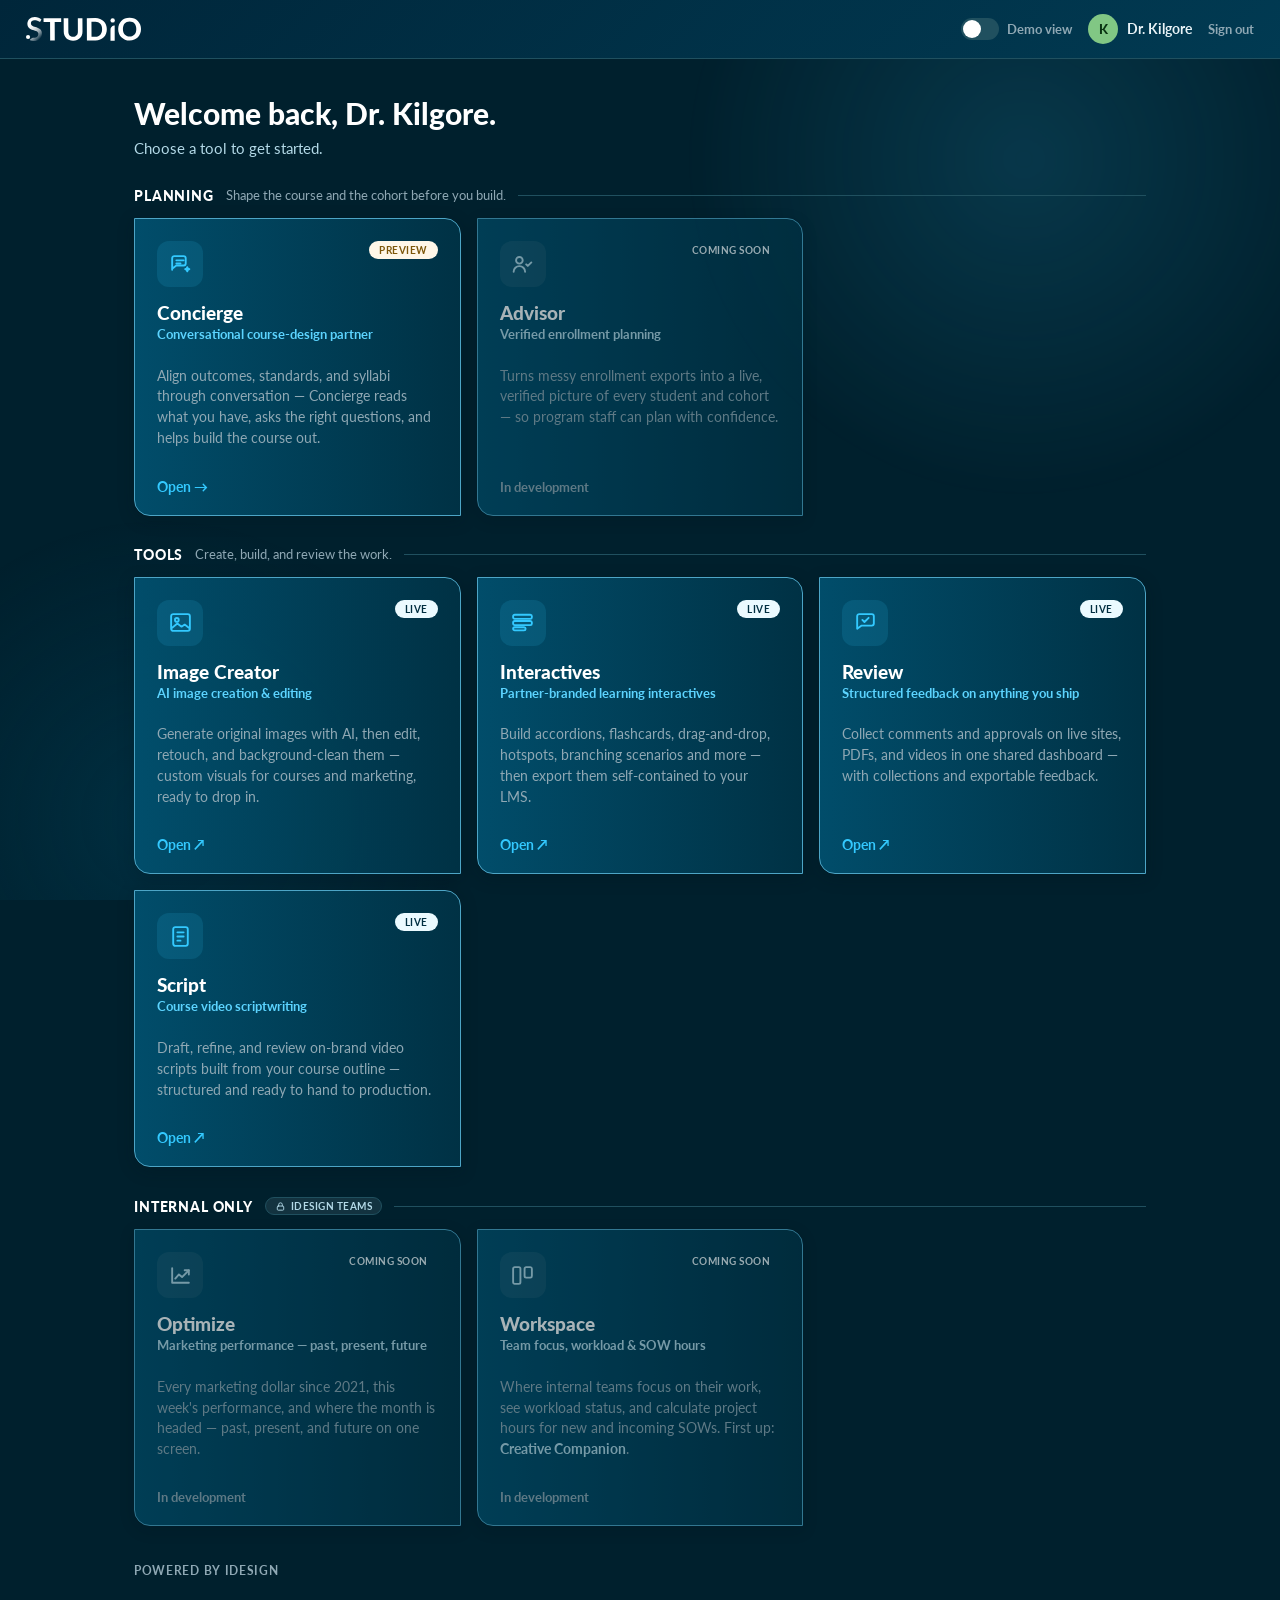
==== hub.html @ 58920c41 "Hub: add Optimize, Advisor, Workspace (coming soon); group into Planning / Tools / Internal only; ad" ====
<!doctype html>
<html lang="en">
<head>
<meta charset="utf-8">
<meta name="viewport" content="width=device-width, initial-scale=1">
<title>iDesign Studio</title>
<link rel="stylesheet" href="studio.css?v=2">
<style>
  .hero{margin:6px 0 22px}
  .hero h1{font-size:30px;font-weight:900;color:#fff}
  .hero p{color:var(--sub);font-size:15px;margin:8px 0 0}

  /* group sections */
  .group{margin-top:30px}
  .group-head{display:flex;align-items:center;gap:12px;margin:0 0 14px}
  .group-head h2{font-size:14px;font-weight:900;color:#fff;text-transform:uppercase;letter-spacing:.06em;margin:0}
  .group-head .g-desc{color:var(--muted);font-size:12.5px}
  .group-head .g-rule{flex:1;height:1px;background:var(--line)}
  .group-head .internal-badge{display:inline-flex;align-items:center;gap:5px;font-size:10px;font-weight:700;text-transform:uppercase;letter-spacing:.05em;color:var(--sub);background:rgba(137,168,180,.14);border:1px solid var(--line);border-radius:20px;padding:2px 9px}
  .group-head .internal-badge svg{width:11px;height:11px}

  .tools{display:grid;grid-template-columns:repeat(auto-fill,minmax(280px,1fr));gap:16px}
  .tool{display:flex;flex-direction:column;padding:22px 22px 20px;color:var(--text);transition:border-color .12s,transform .12s,box-shadow .12s}
  a.tool:hover{border-color:var(--primary2);transform:translateY(-3px);box-shadow:0 10px 30px rgba(0,10,20,.35)}
  .tool-top{display:flex;align-items:flex-start;justify-content:space-between;margin-bottom:14px}
  .tool-ico{width:46px;height:46px;border-radius:12px;background:rgba(51,201,255,.12);color:var(--primary);display:flex;align-items:center;justify-content:center}
  .tool-ico svg{width:25px;height:25px}
  .tool-name{font-size:19px;font-weight:900;color:#fff}
  .tool-tag{color:var(--primary2);font-size:12.5px;font-weight:700;margin:3px 0 10px}
  .tool-desc{color:var(--muted);font-size:13.5px;line-height:1.55;flex:1}
  .tool-open{margin-top:16px;color:var(--primary);font-weight:700;font-size:13.5px}
  a.tool:hover .tool-open{color:var(--primary2)}

  /* coming-soon cards */
  .tool.soon{opacity:.66;cursor:default}
  .tool.soon .tool-ico{background:rgba(137,168,180,.12);color:var(--sub)}
  .tool.soon .tool-tag{color:var(--sub)}
  .tool.soon .tool-open{margin-top:16px;color:var(--muted);font-weight:700;font-size:12.5px}

  /* demo toggle */
  .demo-toggle{display:inline-flex;align-items:center;gap:8px;cursor:pointer;user-select:none}
  .demo-toggle input{position:absolute;opacity:0;width:0;height:0;pointer-events:none}
  .demo-toggle .track{width:38px;height:22px;border-radius:20px;background:var(--line);position:relative;transition:background .15s;flex:none}
  .demo-toggle .knob{position:absolute;top:2px;left:2px;width:18px;height:18px;border-radius:50%;background:#fff;transition:transform .15s}
  .demo-toggle input:checked + .track{background:var(--primary)}
  .demo-toggle input:checked + .track .knob{transform:translateX(16px)}
  .demo-toggle .dt-label{font-size:12.5px;font-weight:700;color:var(--muted);white-space:nowrap}
  .demo-toggle input:checked ~ .dt-label{color:var(--text)}

  /* demo view hides internal-only tools */
  body.demo [data-group="internal"]{display:none}
  .demo-note{display:none;margin-top:16px;color:var(--muted);font-size:12px}
  body.demo .demo-note{display:block}

  .foot{margin-top:38px;color:var(--muted);font-size:11.5px;text-transform:uppercase;letter-spacing:.06em;font-weight:700}
  @media(max-width:560px){.demo-toggle .dt-label{display:none}}
</style>
</head>
<body>
<div class="bg-glow"></div>

<header class="topbar">
  <a class="brand" href="hub.html">
    <img class="studio-logo" src="Studio-logo-white.svg" alt="iDesign Studio">
  </a>
  <span class="spacer"></span>
  <label class="demo-toggle" title="Demo view hides internal-only tools — shows only what partners see">
    <input type="checkbox" id="demoToggle">
    <span class="track"><span class="knob"></span></span>
    <span class="dt-label">Demo view</span>
  </label>
  <span class="userchip"><span class="av">K</span>Dr. Kilgore</span>
  <span class="linklike" onclick="location.href='login.html'">Sign out</span>
</header>

<div class="wrap">
  <div class="hero">
    <h1>Welcome back, Dr. Kilgore.</h1>
    <p>Choose a tool to get started.</p>
  </div>

  <!-- ============ PLANNING ============ -->
  <section class="group" data-group="planning">
    <div class="group-head">
      <h2>Planning</h2>
      <span class="g-desc">Shape the course and the cohort before you build.</span>
      <span class="g-rule"></span>
    </div>
    <div class="tools">

      <a class="tool card" href="concierge.html">
        <div class="tool-top">
          <div class="tool-ico"><svg viewBox="0 0 24 24" fill="none" stroke="currentColor" stroke-width="1.8" stroke-linecap="round" stroke-linejoin="round"><path d="M4 17V6a2 2 0 0 1 2-2h9a2 2 0 0 1 2 2v5a2 2 0 0 1-2 2H8l-4 3z"/><path d="M8 8h7M8 11h4"/><path d="M18.5 14.5l.6 1.4 1.4.6-1.4.6-.6 1.4-.6-1.4-1.4-.6 1.4-.6z"/></svg></div>
          <span class="pill preview">Preview</span>
        </div>
        <div class="tool-name">Concierge</div>
        <div class="tool-tag">Conversational course-design partner</div>
        <p class="tool-desc">Align outcomes, standards, and syllabi through conversation — Concierge reads what you have, asks the right questions, and helps build the course out.</p>
        <span class="tool-open">Open →</span>
      </a>

      <div class="tool card soon">
        <div class="tool-top">
          <div class="tool-ico"><svg viewBox="0 0 24 24" fill="none" stroke="currentColor" stroke-width="1.8" stroke-linecap="round" stroke-linejoin="round"><circle cx="9" cy="8" r="3.2"/><path d="M3.5 19c0-3 2.5-5.5 5.5-5.5s5.5 2.5 5.5 5.5"/><path d="M15.5 11.8l1.6 1.6 3.4-3.4"/></svg></div>
          <span class="pill soon">Coming soon</span>
        </div>
        <div class="tool-name">Advisor</div>
        <div class="tool-tag">Verified enrollment planning</div>
        <p class="tool-desc">Turns messy enrollment exports into a live, verified picture of every student and cohort — so program staff can plan with confidence.</p>
        <span class="tool-open">In development</span>
      </div>

    </div>
  </section>

  <!-- ============ TOOLS ============ -->
  <section class="group" data-group="tools">
    <div class="group-head">
      <h2>Tools</h2>
      <span class="g-desc">Create, build, and review the work.</span>
      <span class="g-rule"></span>
    </div>
    <div class="tools">

      <a class="tool card" href="https://idesign-1048501604822.us-west1.run.app/" target="_blank" rel="noopener">
        <div class="tool-top">
          <div class="tool-ico"><svg viewBox="0 0 24 24" fill="none" stroke="currentColor" stroke-width="1.8" stroke-linecap="round" stroke-linejoin="round"><rect x="3" y="4" width="18" height="16" rx="2"/><circle cx="8.5" cy="9.5" r="1.8"/><path d="M4 17l5-4 4 3 3-2 4 3"/></svg></div>
          <span class="pill live">Live</span>
        </div>
        <div class="tool-name">Image Creator</div>
        <div class="tool-tag">AI image creation &amp; editing</div>
        <p class="tool-desc">Generate original images with AI, then edit, retouch, and background-clean them — custom visuals for courses and marketing, ready to drop in.</p>
        <span class="tool-open">Open ↗</span>
      </a>

      <a class="tool card" href="https://idesign-creative.github.io/studio-interactives/" target="_blank" rel="noopener">
        <div class="tool-top">
          <div class="tool-ico"><svg viewBox="0 0 24 24" fill="none" stroke="currentColor" stroke-width="1.8" stroke-linecap="round" stroke-linejoin="round"><rect x="3" y="4.5" width="18" height="4" rx="1.5"/><rect x="3" y="10.5" width="18" height="4" rx="1.5"/><rect x="3" y="16.5" width="12" height="3" rx="1.5"/></svg></div>
          <span class="pill live">Live</span>
        </div>
        <div class="tool-name">Interactives</div>
        <div class="tool-tag">Partner-branded learning interactives</div>
        <p class="tool-desc">Build accordions, flashcards, drag-and-drop, hotspots, branching scenarios and more — then export them self-contained to your LMS.</p>
        <span class="tool-open">Open ↗</span>
      </a>

      <a class="tool card" href="https://idesign-creative.github.io/brand-site-review/library.html" target="_blank" rel="noopener">
        <div class="tool-top">
          <div class="tool-ico"><svg viewBox="0 0 24 24" fill="none" stroke="currentColor" stroke-width="1.8" stroke-linecap="round" stroke-linejoin="round"><path d="M4 16V6a2 2 0 0 1 2-2h12a2 2 0 0 1 2 2v7a2 2 0 0 1-2 2H8l-4 3z"/><path d="M9 9.5l2 2 4-4"/></svg></div>
          <span class="pill live">Live</span>
        </div>
        <div class="tool-name">Review</div>
        <div class="tool-tag">Structured feedback on anything you ship</div>
        <p class="tool-desc">Collect comments and approvals on live sites, PDFs, and videos in one shared dashboard — with collections and exportable feedback.</p>
        <span class="tool-open">Open ↗</span>
      </a>

      <a class="tool card" href="https://idesignscriptstudio.netlify.app/dashboard" target="_blank" rel="noopener">
        <div class="tool-top">
          <div class="tool-ico"><svg viewBox="0 0 24 24" fill="none" stroke="currentColor" stroke-width="1.8" stroke-linecap="round" stroke-linejoin="round"><rect x="5" y="3" width="14" height="18" rx="2"/><path d="M9 8h6M9 12h6M9 16h3"/></svg></div>
          <span class="pill live">Live</span>
        </div>
        <div class="tool-name">Script</div>
        <div class="tool-tag">Course video scriptwriting</div>
        <p class="tool-desc">Draft, refine, and review on-brand video scripts built from your course outline — structured and ready to hand to production.</p>
        <span class="tool-open">Open ↗</span>
      </a>

    </div>
  </section>

  <!-- ============ INTERNAL ONLY ============ -->
  <section class="group" data-group="internal">
    <div class="group-head">
      <h2>Internal only</h2>
      <span class="internal-badge"><svg viewBox="0 0 24 24" fill="none" stroke="currentColor" stroke-width="2" stroke-linecap="round" stroke-linejoin="round"><rect x="5" y="11" width="14" height="9" rx="2"/><path d="M8 11V8a4 4 0 0 1 8 0v3"/></svg>iDesign teams</span>
      <span class="g-rule"></span>
    </div>
    <div class="tools">

      <div class="tool card soon">
        <div class="tool-top">
          <div class="tool-ico"><svg viewBox="0 0 24 24" fill="none" stroke="currentColor" stroke-width="1.8" stroke-linecap="round" stroke-linejoin="round"><path d="M4 5v14h16"/><path d="M7 15l3.5-4 3 2.5L20 7"/><path d="M20 11V7h-4"/></svg></div>
          <span class="pill soon">Coming soon</span>
        </div>
        <div class="tool-name">Optimize</div>
        <div class="tool-tag">Marketing performance — past, present, future</div>
        <p class="tool-desc">Every marketing dollar since 2021, this week's performance, and where the month is headed — past, present, and future on one screen.</p>
        <span class="tool-open">In development</span>
      </div>

      <div class="tool card soon">
        <div class="tool-top">
          <div class="tool-ico"><svg viewBox="0 0 24 24" fill="none" stroke="currentColor" stroke-width="1.8" stroke-linecap="round" stroke-linejoin="round"><rect x="3" y="4" width="7" height="16" rx="1.5"/><rect x="14" y="4" width="7" height="10" rx="1.5"/></svg></div>
          <span class="pill soon">Coming soon</span>
        </div>
        <div class="tool-name">Workspace</div>
        <div class="tool-tag">Team focus, workload &amp; SOW hours</div>
        <p class="tool-desc">Where internal teams focus on their work, see workload status, and calculate project hours for new and incoming SOWs. First up: <b style="color:var(--sub)">Creative Companion</b>.</p>
        <span class="tool-open">In development</span>
      </div>

    </div>
  </section>

  <div class="demo-note">Demo view is on — internal-only tools are hidden. This is what external partners see.</div>
  <div class="foot">Powered by iDesign</div>
</div>

<script>
  var dt=document.getElementById('demoToggle');
  dt.addEventListener('change',function(){ document.body.classList.toggle('demo', dt.checked); });
</script>
</body>
</html>
---- studio.css ----
/* ============================================================
   iDesign Studio — shared design-system styles (dark-mode-first)
   Tokens + component signatures per the Studio design system.
   ============================================================ */
@import url('https://fonts.googleapis.com/css2?family=Lato:wght@400;700;900&display=swap');

:root{
  --bg:#00202D;--surf:#002E40;--surf2:#123E4E;--field:#00293A;--line:#20505F;
  --primary:#33C9FF;--primary2:#5CD4FF;--primary90:#47CEFF;
  --cer20:#D6F4FF;--cer10:#EBFAFF;--ocean70:#4DA5C6;
  --green:#81C784;--text:#E9F3F7;--muted:#8FA8B4;--sub:#B3D9E7;
  --grad:linear-gradient(90deg,rgba(1,80,110,.95) 0%,rgba(0,51,70,.95) 100%);
  --shadow:0 4px 16px rgba(0,18,26,.25);
  --radius-card:0 16px 0 16px;--radius-in:10px;
}
*{box-sizing:border-box}
html,body{height:100%}
body{margin:0;font-family:'Lato',-apple-system,BlinkMacSystemFont,"Segoe UI",Roboto,Arial,sans-serif;color:var(--text);background:var(--bg);-webkit-font-smoothing:antialiased}
a{color:var(--primary);text-decoration:none}
h1,h2,h3{margin:0}

/* ---- ambient background glow ---- */
.bg-glow{position:fixed;inset:0;z-index:-1;overflow:hidden;pointer-events:none}
.bg-glow::before{content:"";position:absolute;top:-25%;right:-10%;width:60vw;height:60vw;background:radial-gradient(circle,rgba(51,201,255,.14),transparent 62%);filter:blur(10px)}
.bg-glow::after{content:"";position:absolute;bottom:-30%;left:-15%;width:55vw;height:55vw;background:radial-gradient(circle,rgba(1,80,110,.30),transparent 60%)}

/* ---- brand wordmark ---- */
.brand{display:inline-flex;align-items:center;gap:11px}
.brand .mark{height:26px;width:auto;flex:none}
.brand.lg .mark{height:44px}
.brand .studio-logo{height:24px;width:auto;flex:none;display:block}
.brand.lg .studio-logo{height:46px}
.wm{font-size:19px;font-weight:400;color:var(--text);letter-spacing:.2px;white-space:nowrap}
.brand.lg .wm{font-size:30px}
.wm b{font-weight:900}
.wm .st{font-weight:700}
.wm .dv{color:var(--muted);margin:0 3px;font-weight:400}
.wm .sub{color:var(--sub);font-weight:700}

/* ---- top bar ---- */
.topbar{display:flex;align-items:center;gap:16px;padding:14px 26px;background:linear-gradient(135deg,#00263A,#013A52);border-bottom:1px solid var(--line)}
.topbar .spacer{flex:1}
.userchip{display:flex;align-items:center;gap:9px;font-size:13.5px;font-weight:700;color:var(--text)}
.userchip .av{width:30px;height:30px;border-radius:50%;background:var(--green);color:#093312;display:flex;align-items:center;justify-content:center;font-weight:900;font-size:13px}
.linklike{color:var(--muted);font-size:12.5px;font-weight:700;cursor:pointer}
.linklike:hover{color:var(--text)}

/* ---- buttons (pills) ---- */
.btn{display:inline-flex;align-items:center;justify-content:center;gap:8px;background:rgba(137,242,247,.08);color:var(--text);border:1px solid var(--line);border-radius:24px;padding:11px 22px;font-weight:700;font-size:14px;cursor:pointer;font-family:inherit;transition:background .12s,border-color .12s,transform .12s;text-decoration:none}
.btn:hover{background:rgba(137,242,247,.14)}
.btn.primary{background:var(--primary);color:#00202D;border-color:var(--primary)}
.btn.primary:hover{background:var(--primary90);border-color:var(--primary90)}
.btn.outline{background:transparent;color:var(--primary);border:1.5px solid var(--ocean70)}
.btn.outline:hover{background:rgba(137,242,247,.07)}
.btn.ghost{background:transparent;color:var(--primary);border:1.5px solid transparent}
.btn.ghost:hover{background:rgba(137,242,247,.08)}
.btn.sm{padding:8px 16px;font-size:12.5px}
.btn.block{width:100%}
.btn:disabled{opacity:.45;cursor:not-allowed}

/* ---- fields ---- */
.field{margin-bottom:16px}
.field .lbl{display:block;font-size:12px;font-weight:700;text-transform:uppercase;letter-spacing:.04em;color:var(--muted);margin-bottom:7px}
.input{width:100%;border:1px solid var(--line);border-radius:var(--radius-in);padding:12px 14px;font-size:14.5px;background:var(--field);color:var(--text);font-family:inherit;outline:none}
.input:focus{border-color:var(--primary)}
.input::placeholder{color:#5C7E90}

/* ---- card (asymmetric gradient) ---- */
.card{background:var(--grad);border:1px solid var(--ocean70);border-radius:var(--radius-card);box-shadow:var(--shadow)}

/* ---- pills / badges ---- */
.pill{display:inline-block;font-size:10px;font-weight:700;text-transform:uppercase;letter-spacing:.05em;border-radius:20px;padding:3px 10px}
.pill.live{background:var(--cer10);color:#002E40}
.pill.preview{background:#FFF7E8;color:#7D570A}
.pill.new{background:var(--cer20);color:#002E40}

/* ---- utility ---- */
.center-screen{min-height:100vh;display:flex;align-items:center;justify-content:center;padding:24px}
.wrap{max-width:1060px;margin:0 auto;padding:30px 24px 80px}
.muted{color:var(--muted)}
.sub-c{color:var(--sub)}
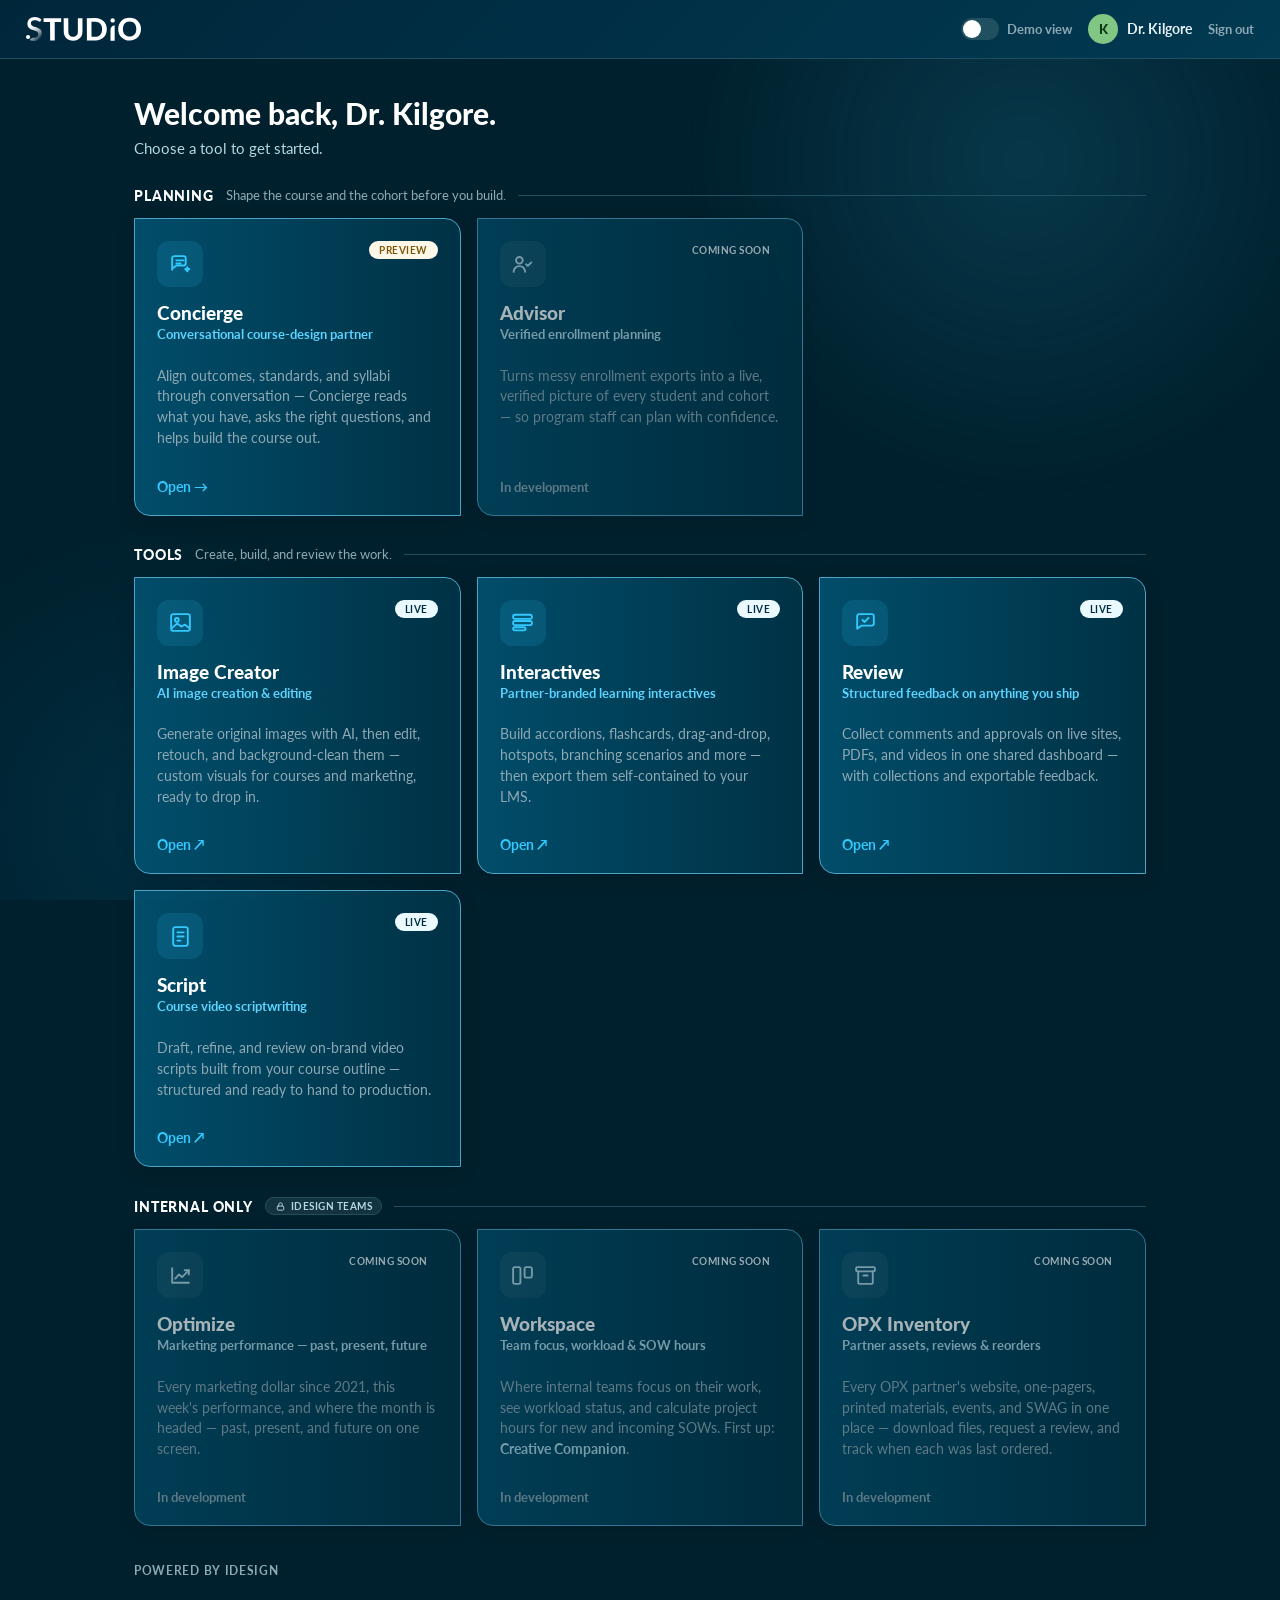
==== commit e625ef97: "Add OPX Inventory coming-soon card to Internal-only group Co-Authored-By: Claude Opus 4.8 <noreply@a" ====
--- a/hub.html
+++ b/hub.html
@@ -38,14 +38,13 @@
   .tool.soon .tool-open{margin-top:16px;color:var(--muted);font-weight:700;font-size:12.5px}
 
   /* demo toggle */
-  .demo-toggle{display:inline-flex;align-items:center;gap:8px;cursor:pointer;user-select:none}
-  .demo-toggle input{position:absolute;opacity:0;width:0;height:0;pointer-events:none}
+  .demo-toggle{display:inline-flex;align-items:center;gap:8px;cursor:pointer;user-select:none;background:none;border:none;padding:0;font-family:inherit}
   .demo-toggle .track{width:38px;height:22px;border-radius:20px;background:var(--line);position:relative;transition:background .15s;flex:none}
   .demo-toggle .knob{position:absolute;top:2px;left:2px;width:18px;height:18px;border-radius:50%;background:#fff;transition:transform .15s}
-  .demo-toggle input:checked + .track{background:var(--primary)}
-  .demo-toggle input:checked + .track .knob{transform:translateX(16px)}
+  .demo-toggle[aria-checked="true"] .track{background:var(--primary)}
+  .demo-toggle[aria-checked="true"] .knob{transform:translateX(16px)}
   .demo-toggle .dt-label{font-size:12.5px;font-weight:700;color:var(--muted);white-space:nowrap}
-  .demo-toggle input:checked ~ .dt-label{color:var(--text)}
+  .demo-toggle[aria-checked="true"] .dt-label{color:var(--text)}
 
   /* demo view hides internal-only tools */
   body.demo [data-group="internal"]{display:none}
@@ -64,11 +63,10 @@
     <img class="studio-logo" src="Studio-logo-white.svg" alt="iDesign Studio">
   </a>
   <span class="spacer"></span>
-  <label class="demo-toggle" title="Demo view hides internal-only tools — shows only what partners see">
-    <input type="checkbox" id="demoToggle">
+  <button type="button" class="demo-toggle" id="demoToggle" role="switch" aria-checked="false" title="Demo view hides internal-only tools — shows only what partners see">
     <span class="track"><span class="knob"></span></span>
     <span class="dt-label">Demo view</span>
-  </label>
+  </button>
   <span class="userchip"><span class="av">K</span>Dr. Kilgore</span>
   <span class="linklike" onclick="location.href='login.html'">Sign out</span>
 </header>
@@ -200,6 +198,17 @@
         <span class="tool-open">In development</span>
       </div>
 
+      <div class="tool card soon">
+        <div class="tool-top">
+          <div class="tool-ico"><svg viewBox="0 0 24 24" fill="none" stroke="currentColor" stroke-width="1.8" stroke-linecap="round" stroke-linejoin="round"><rect x="3" y="4" width="18" height="4" rx="1"/><path d="M5 8v11a1 1 0 0 0 1 1h12a1 1 0 0 0 1-1V8"/><path d="M10 12h4"/></svg></div>
+          <span class="pill soon">Coming soon</span>
+        </div>
+        <div class="tool-name">OPX Inventory</div>
+        <div class="tool-tag">Partner assets, reviews &amp; reorders</div>
+        <p class="tool-desc">Every OPX partner's website, one-pagers, printed materials, events, and SWAG in one place — download files, request a review, and track when each was last ordered.</p>
+        <span class="tool-open">In development</span>
+      </div>
+
     </div>
   </section>
 
@@ -209,7 +218,11 @@
 
 <script>
   var dt=document.getElementById('demoToggle');
-  dt.addEventListener('change',function(){ document.body.classList.toggle('demo', dt.checked); });
+  dt.addEventListener('click',function(){
+    var on=dt.getAttribute('aria-checked')==='true';
+    dt.setAttribute('aria-checked', String(!on));
+    document.body.classList.toggle('demo', !on);
+  });
 </script>
 </body>
 </html>
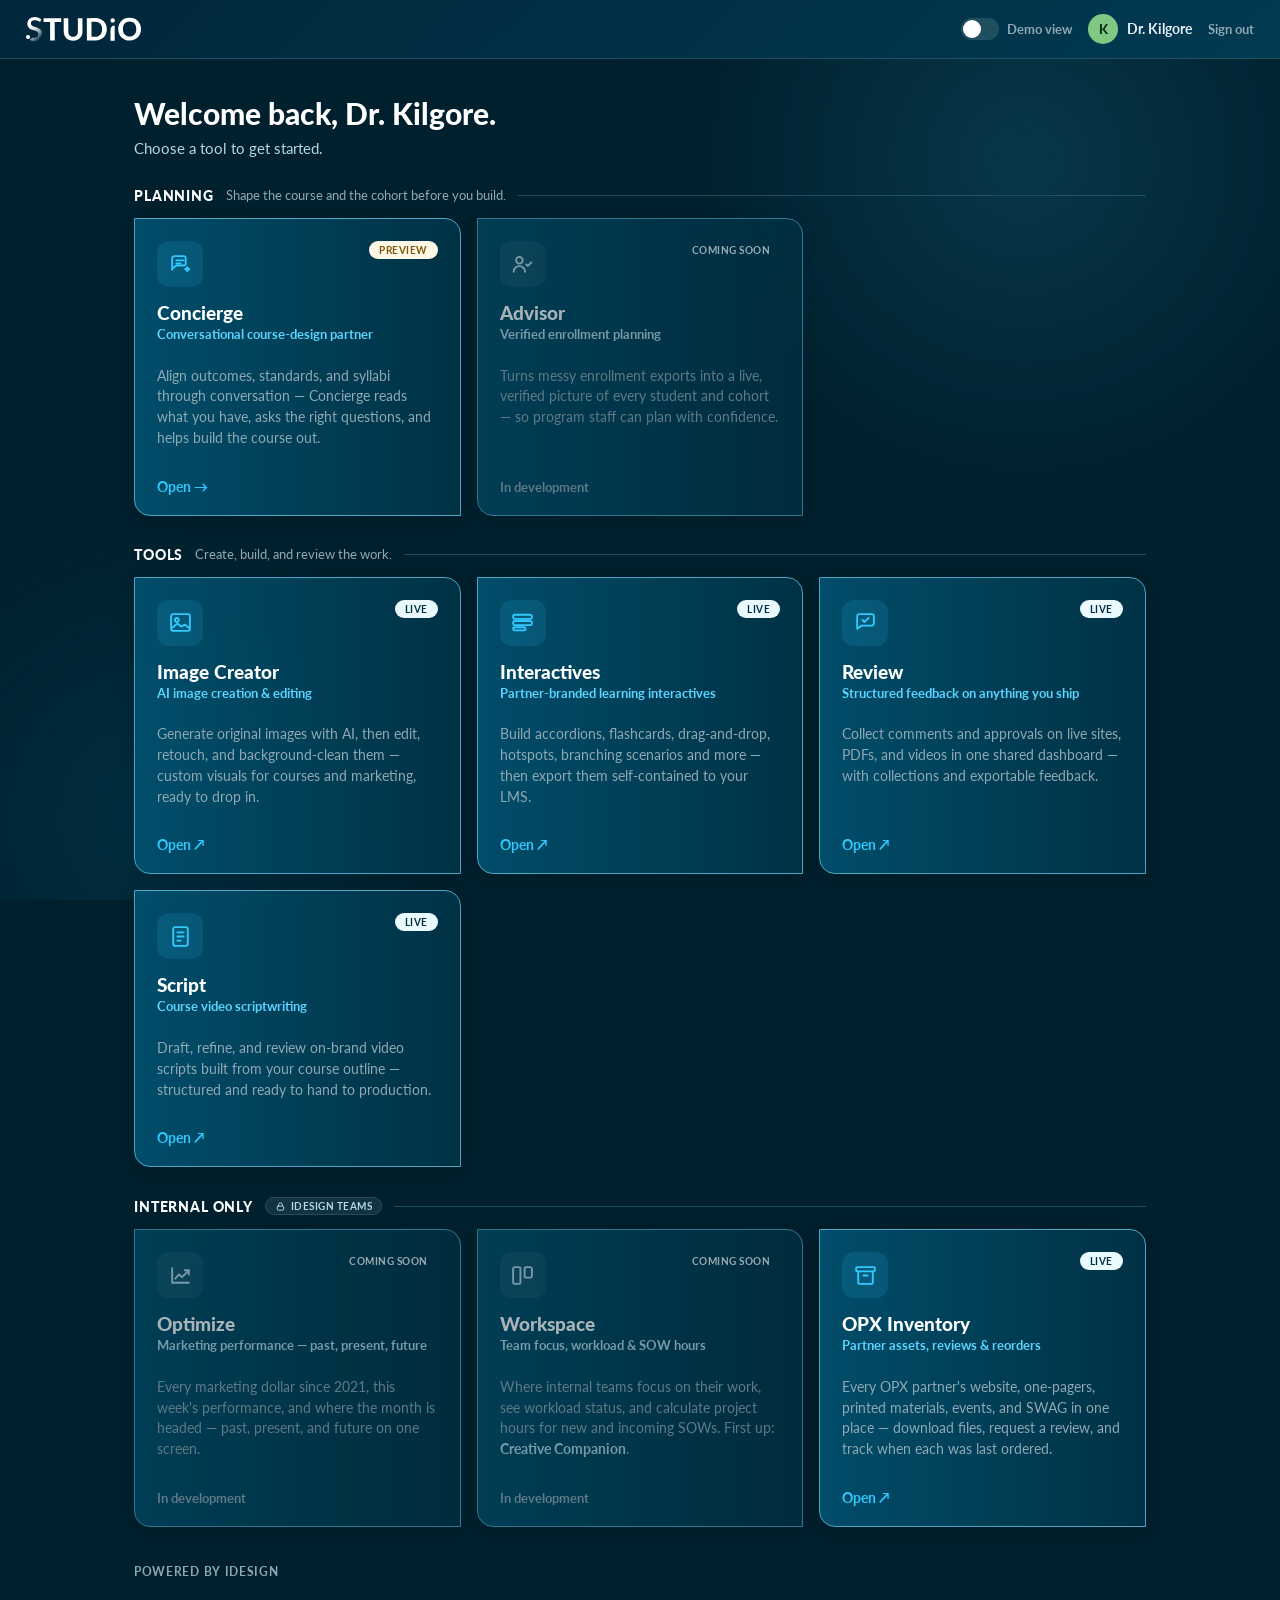
==== commit 15622860: "Connect OPX Inventory: hub card now Live, links to opx-inventory site Co-Authored-By: Claude Opus 4." ====
--- a/hub.html
+++ b/hub.html
@@ -198,16 +198,16 @@
         <span class="tool-open">In development</span>
       </div>
 
-      <div class="tool card soon">
+      <a class="tool card" href="https://idesign-creative.github.io/opx-inventory/" target="_blank" rel="noopener">
         <div class="tool-top">
           <div class="tool-ico"><svg viewBox="0 0 24 24" fill="none" stroke="currentColor" stroke-width="1.8" stroke-linecap="round" stroke-linejoin="round"><rect x="3" y="4" width="18" height="4" rx="1"/><path d="M5 8v11a1 1 0 0 0 1 1h12a1 1 0 0 0 1-1V8"/><path d="M10 12h4"/></svg></div>
-          <span class="pill soon">Coming soon</span>
+          <span class="pill live">Live</span>
         </div>
         <div class="tool-name">OPX Inventory</div>
         <div class="tool-tag">Partner assets, reviews &amp; reorders</div>
         <p class="tool-desc">Every OPX partner's website, one-pagers, printed materials, events, and SWAG in one place — download files, request a review, and track when each was last ordered.</p>
-        <span class="tool-open">In development</span>
-      </div>
+        <span class="tool-open">Open ↗</span>
+      </a>
 
     </div>
   </section>
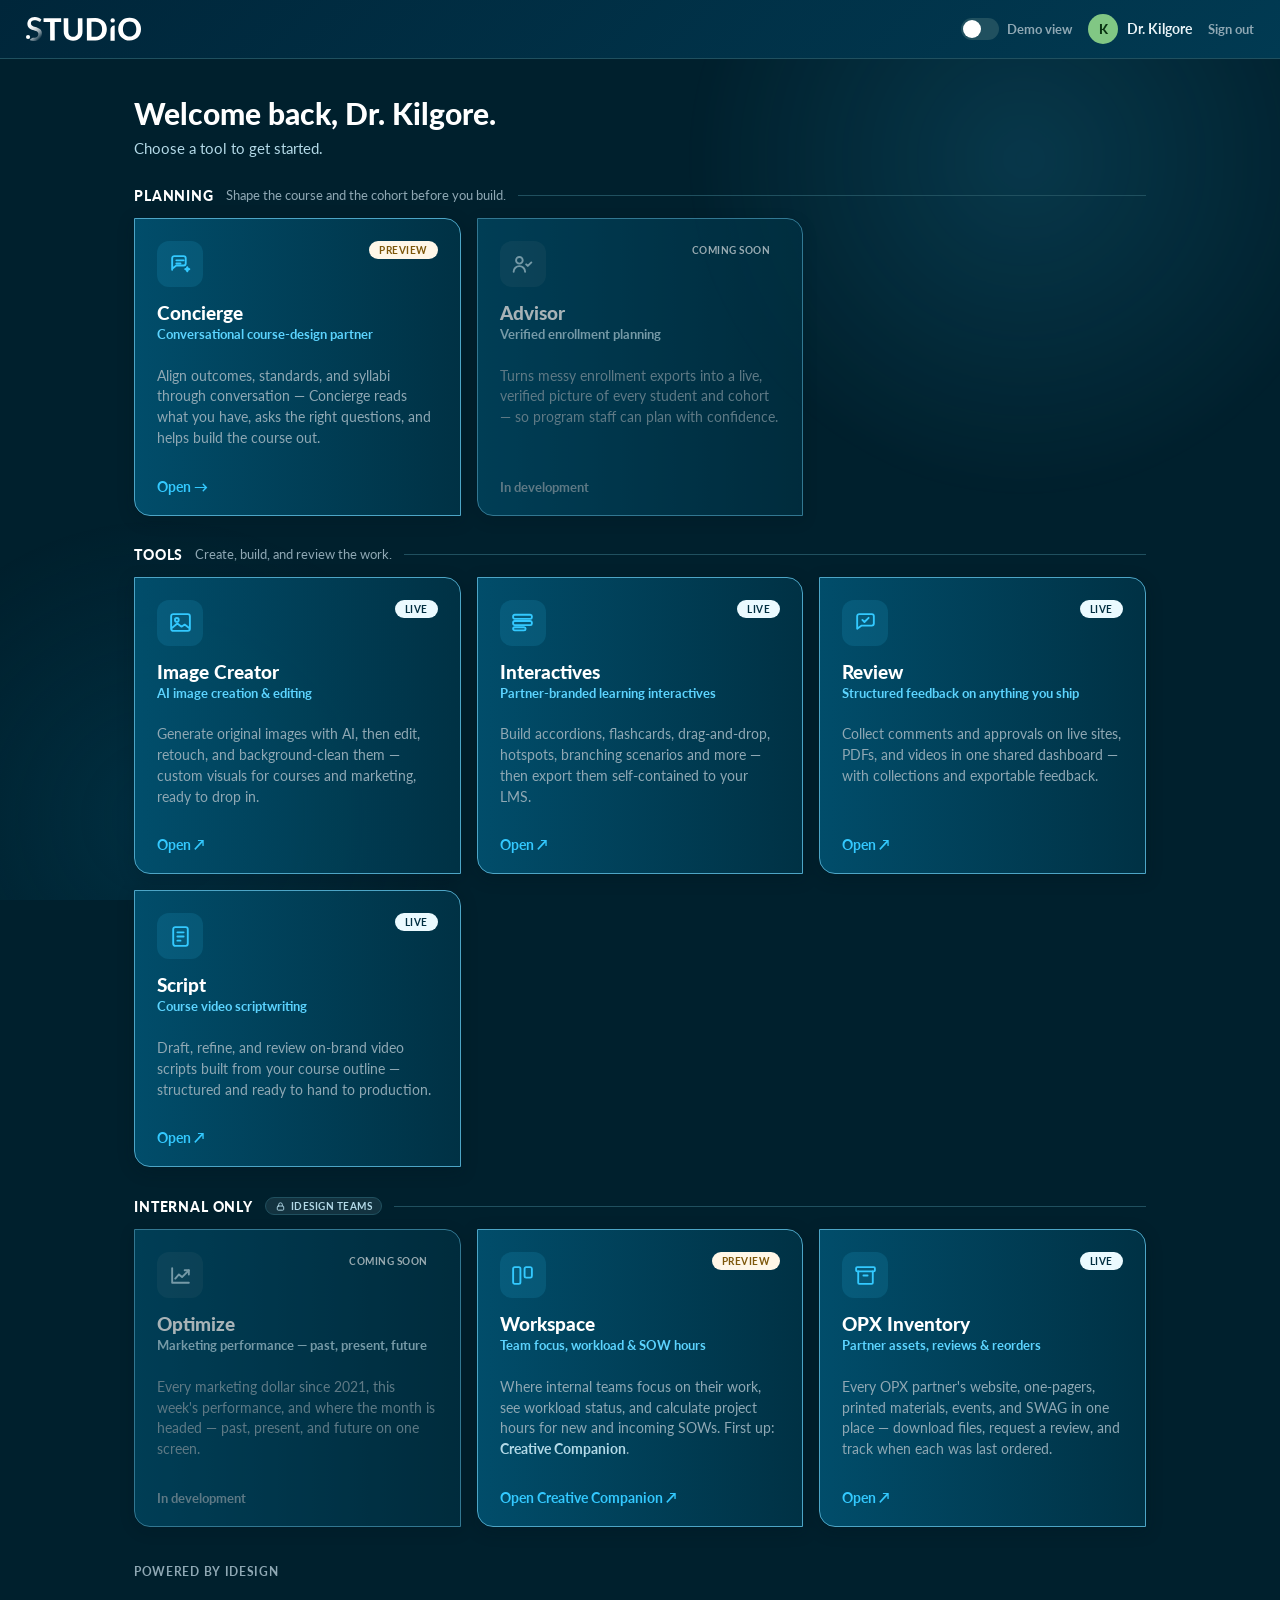
==== commit 34f2593f: "Link Workspace card to Creative Companion (creative-companion-app); flip to Preview" ====
--- a/hub.html
+++ b/hub.html
@@ -187,16 +187,16 @@
         <span class="tool-open">In development</span>
       </div>
 
-      <div class="tool card soon">
+      <a class="tool card" href="https://idesign-creative.github.io/creative-companion-app/" target="_blank" rel="noopener">
         <div class="tool-top">
           <div class="tool-ico"><svg viewBox="0 0 24 24" fill="none" stroke="currentColor" stroke-width="1.8" stroke-linecap="round" stroke-linejoin="round"><rect x="3" y="4" width="7" height="16" rx="1.5"/><rect x="14" y="4" width="7" height="10" rx="1.5"/></svg></div>
-          <span class="pill soon">Coming soon</span>
+          <span class="pill preview">Preview</span>
         </div>
         <div class="tool-name">Workspace</div>
         <div class="tool-tag">Team focus, workload &amp; SOW hours</div>
         <p class="tool-desc">Where internal teams focus on their work, see workload status, and calculate project hours for new and incoming SOWs. First up: <b style="color:var(--sub)">Creative Companion</b>.</p>
-        <span class="tool-open">In development</span>
-      </div>
+        <span class="tool-open">Open Creative Companion ↗</span>
+      </a>
 
       <a class="tool card" href="https://idesign-creative.github.io/opx-inventory/" target="_blank" rel="noopener">
         <div class="tool-top">
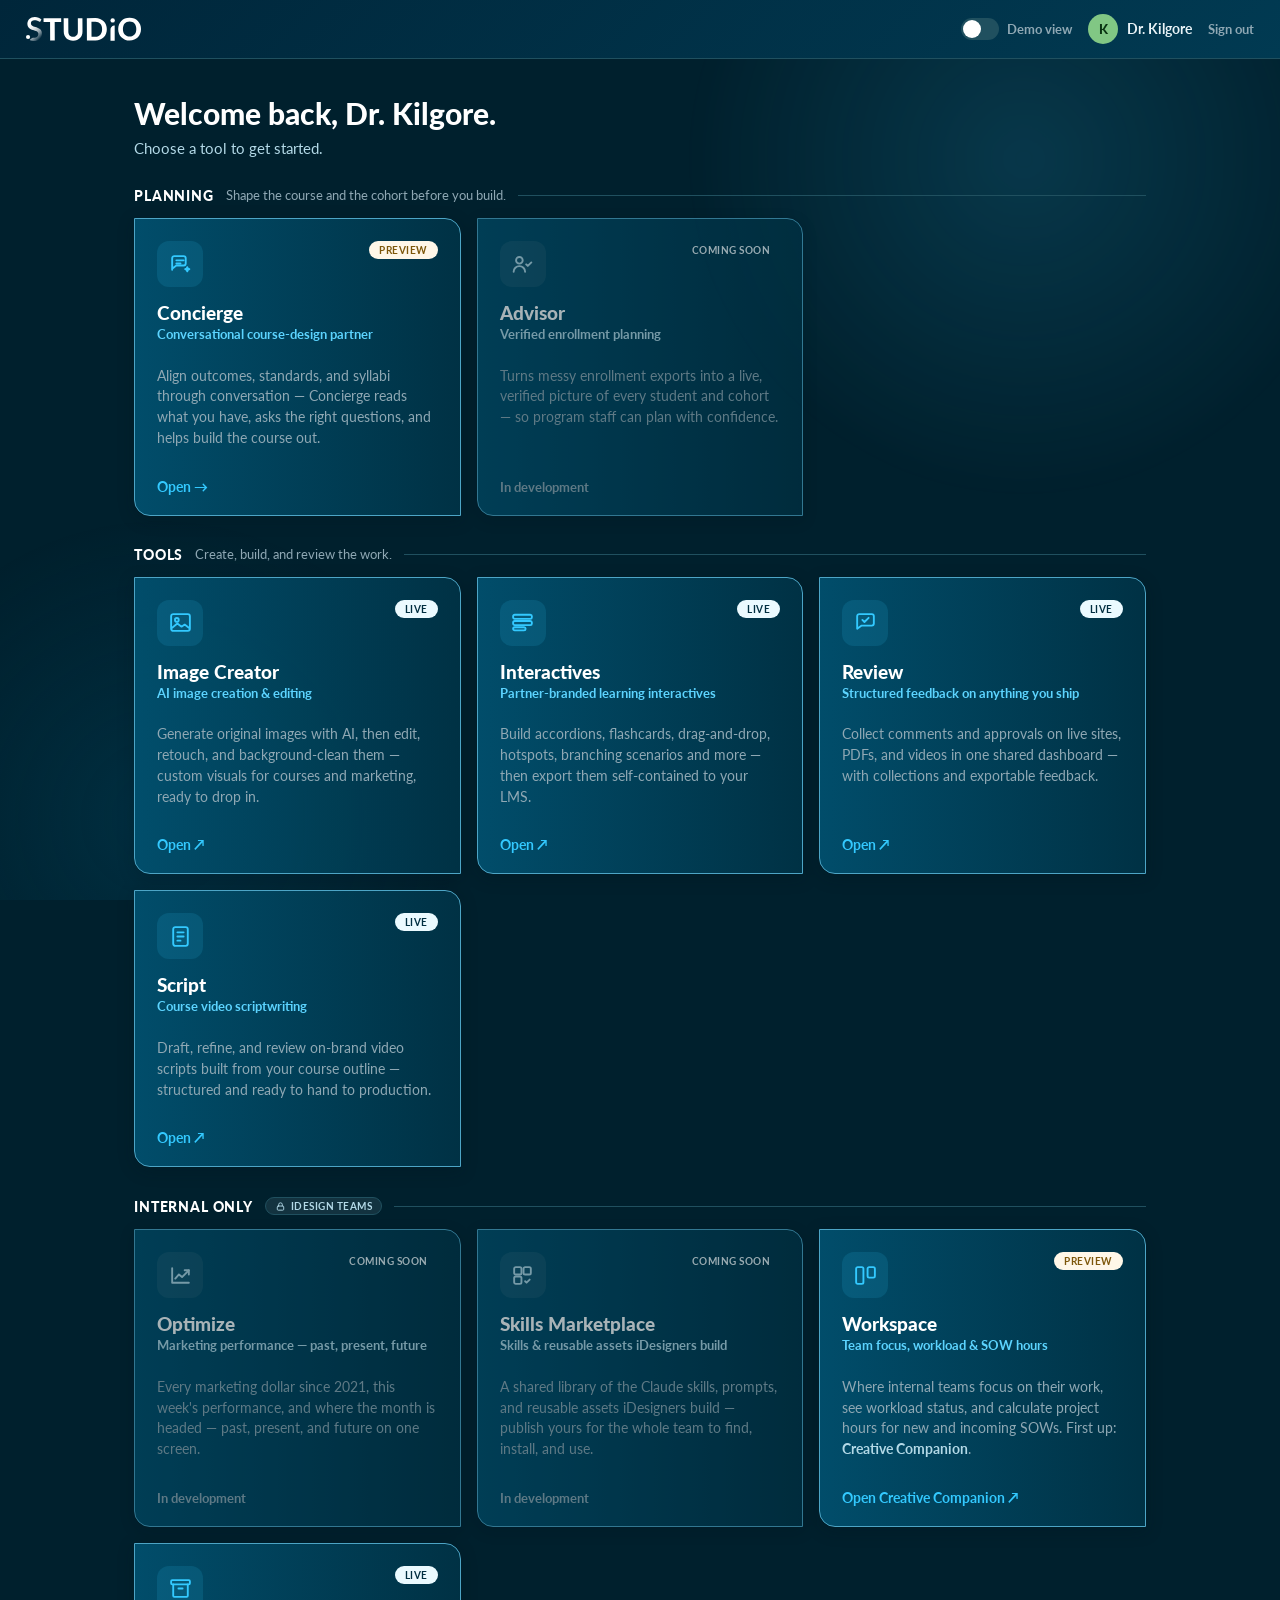
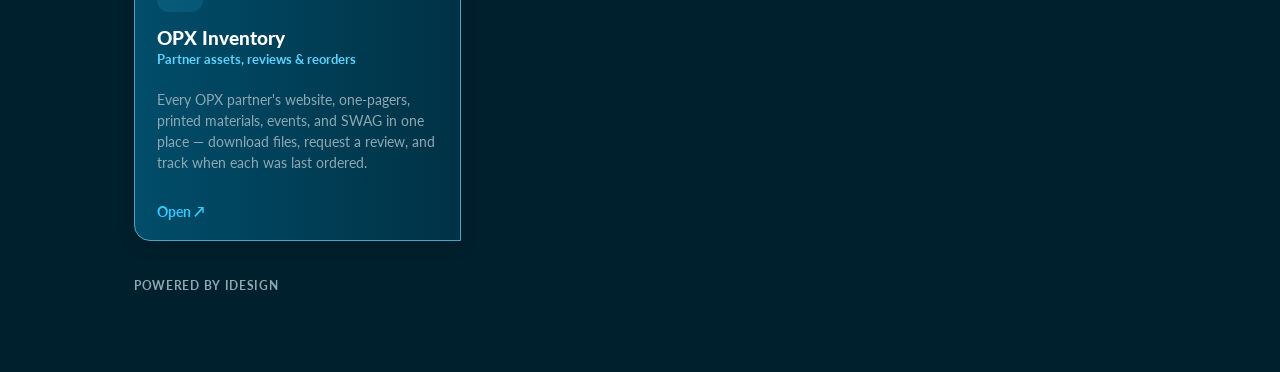
==== commit 2e004f1f: "Add Skills Marketplace (coming soon) to Internal-only section — shared Claude skills + reusable asse" ====
--- a/hub.html
+++ b/hub.html
@@ -187,6 +187,17 @@
         <span class="tool-open">In development</span>
       </div>
 
+      <div class="tool card soon">
+        <div class="tool-top">
+          <div class="tool-ico"><svg viewBox="0 0 24 24" fill="none" stroke="currentColor" stroke-width="1.8" stroke-linecap="round" stroke-linejoin="round"><rect x="4" y="4" width="7" height="7" rx="1.5"/><rect x="13" y="4" width="7" height="7" rx="1.5"/><rect x="4" y="13" width="7" height="7" rx="1.5"/><path d="M14.5 17.5l1.4 1.4 3-3"/></svg></div>
+          <span class="pill soon">Coming soon</span>
+        </div>
+        <div class="tool-name">Skills Marketplace</div>
+        <div class="tool-tag">Skills &amp; reusable assets iDesigners build</div>
+        <p class="tool-desc">A shared library of the Claude skills, prompts, and reusable assets iDesigners build — publish yours for the whole team to find, install, and use.</p>
+        <span class="tool-open">In development</span>
+      </div>
+
       <a class="tool card" href="https://idesign-creative.github.io/creative-companion-app/" target="_blank" rel="noopener">
         <div class="tool-top">
           <div class="tool-ico"><svg viewBox="0 0 24 24" fill="none" stroke="currentColor" stroke-width="1.8" stroke-linecap="round" stroke-linejoin="round"><rect x="3" y="4" width="7" height="16" rx="1.5"/><rect x="14" y="4" width="7" height="10" rx="1.5"/></svg></div>
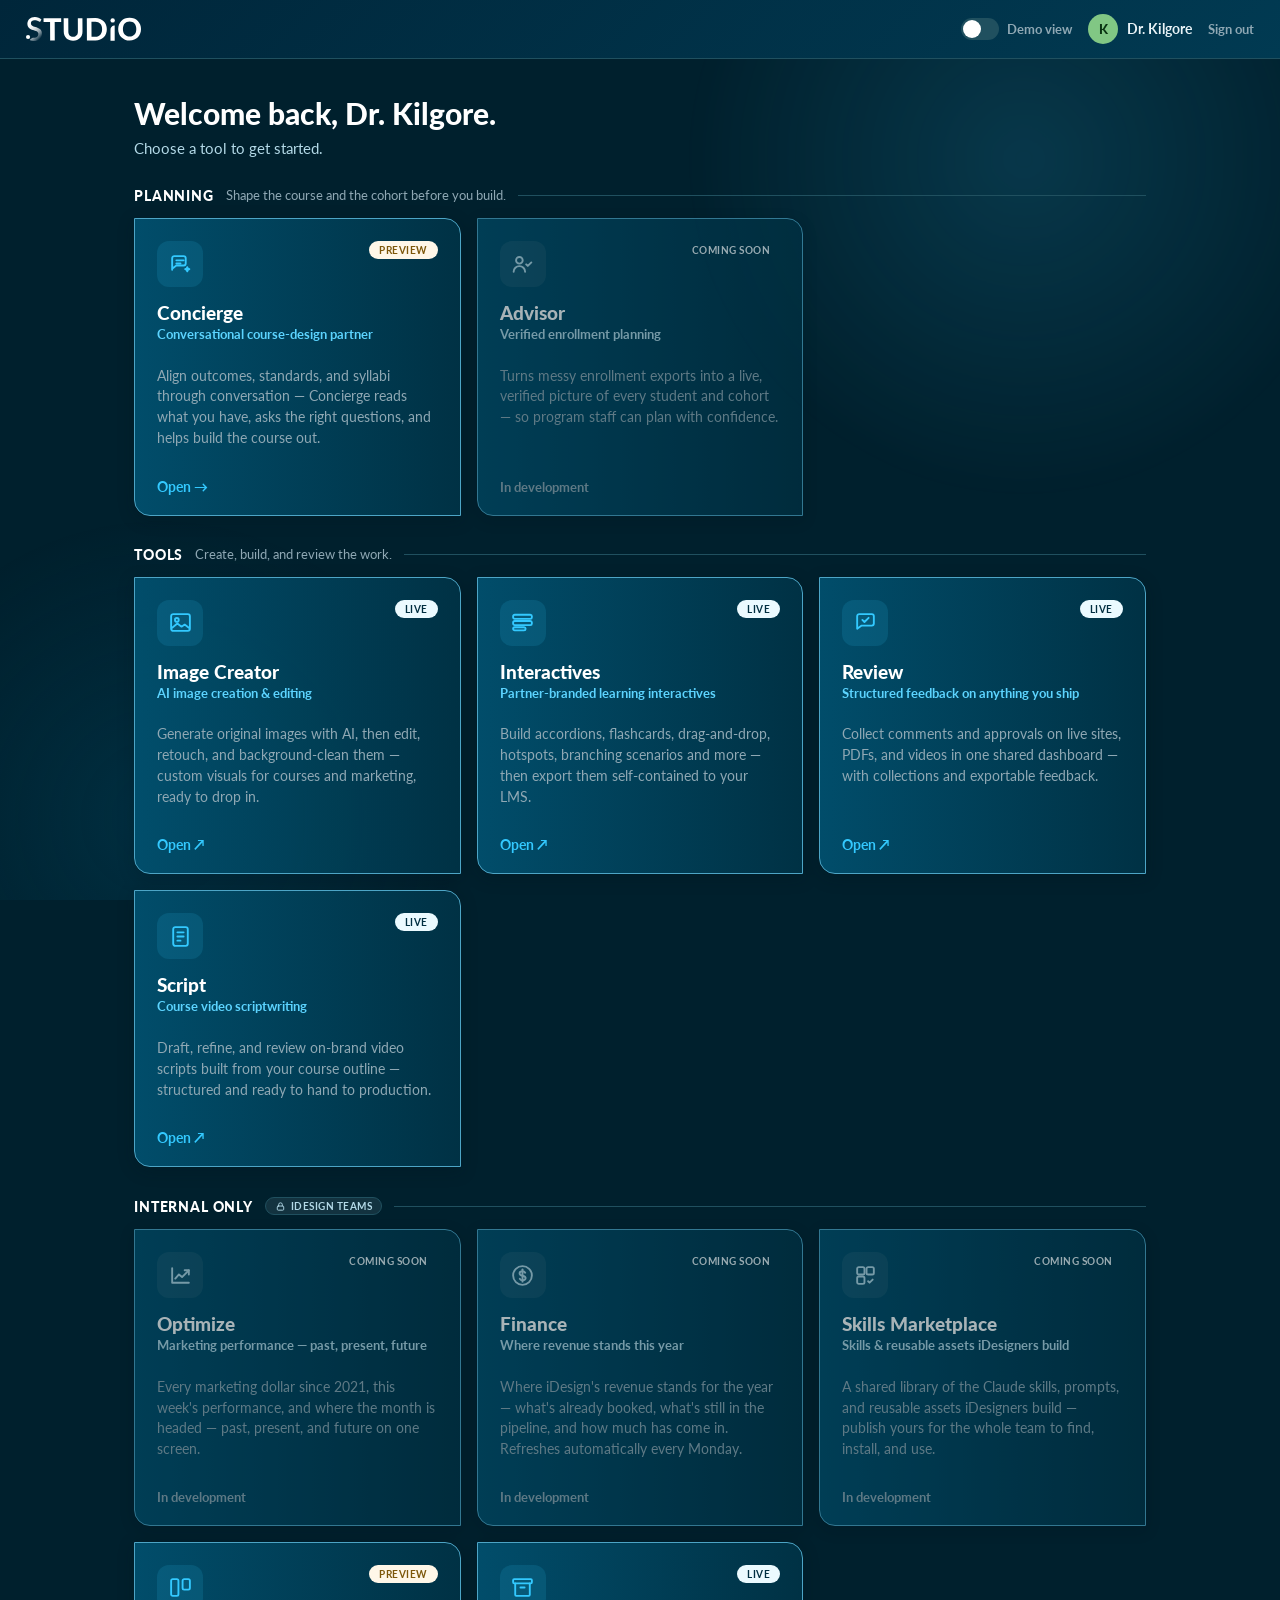
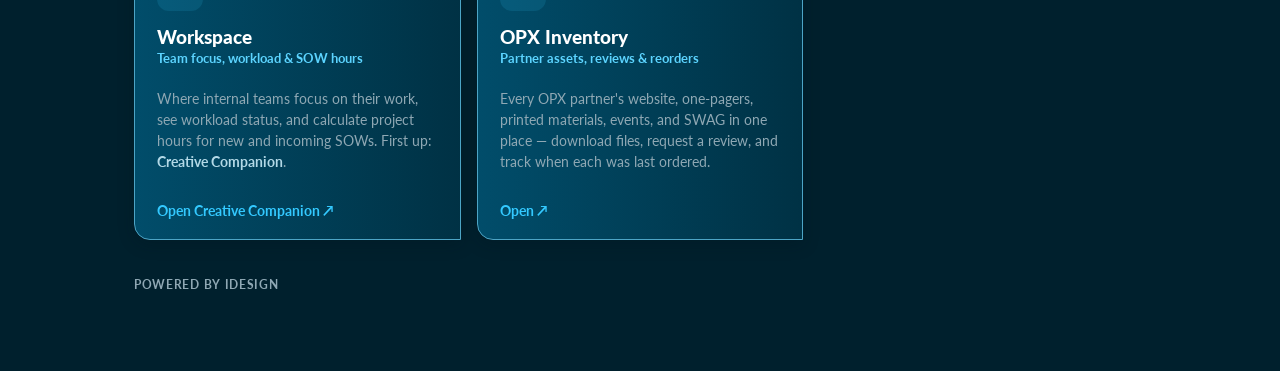
==== commit 3ff6484c: "Add Finance (coming soon) to Internal-only — revenue booked/pipeline/collected, auto-refresh every M" ====
--- a/hub.html
+++ b/hub.html
@@ -189,6 +189,17 @@
 
       <div class="tool card soon">
         <div class="tool-top">
+          <div class="tool-ico"><svg viewBox="0 0 24 24" fill="none" stroke="currentColor" stroke-width="1.8" stroke-linecap="round" stroke-linejoin="round"><circle cx="12" cy="12" r="9"/><path d="M14.6 9.3c-.5-.9-1.5-1.4-2.6-1.4-1.6 0-2.8.9-2.8 2.1 0 2.9 5.8 1.6 5.8 4.5 0 1.2-1.3 2.1-2.9 2.1-1.2 0-2.2-.5-2.7-1.4"/><path d="M12 6.1v11.8"/></svg></div>
+          <span class="pill soon">Coming soon</span>
+        </div>
+        <div class="tool-name">Finance</div>
+        <div class="tool-tag">Where revenue stands this year</div>
+        <p class="tool-desc">Where iDesign's revenue stands for the year — what's already booked, what's still in the pipeline, and how much has come in. Refreshes automatically every Monday.</p>
+        <span class="tool-open">In development</span>
+      </div>
+
+      <div class="tool card soon">
+        <div class="tool-top">
           <div class="tool-ico"><svg viewBox="0 0 24 24" fill="none" stroke="currentColor" stroke-width="1.8" stroke-linecap="round" stroke-linejoin="round"><rect x="4" y="4" width="7" height="7" rx="1.5"/><rect x="13" y="4" width="7" height="7" rx="1.5"/><rect x="4" y="13" width="7" height="7" rx="1.5"/><path d="M14.5 17.5l1.4 1.4 3-3"/></svg></div>
           <span class="pill soon">Coming soon</span>
         </div>
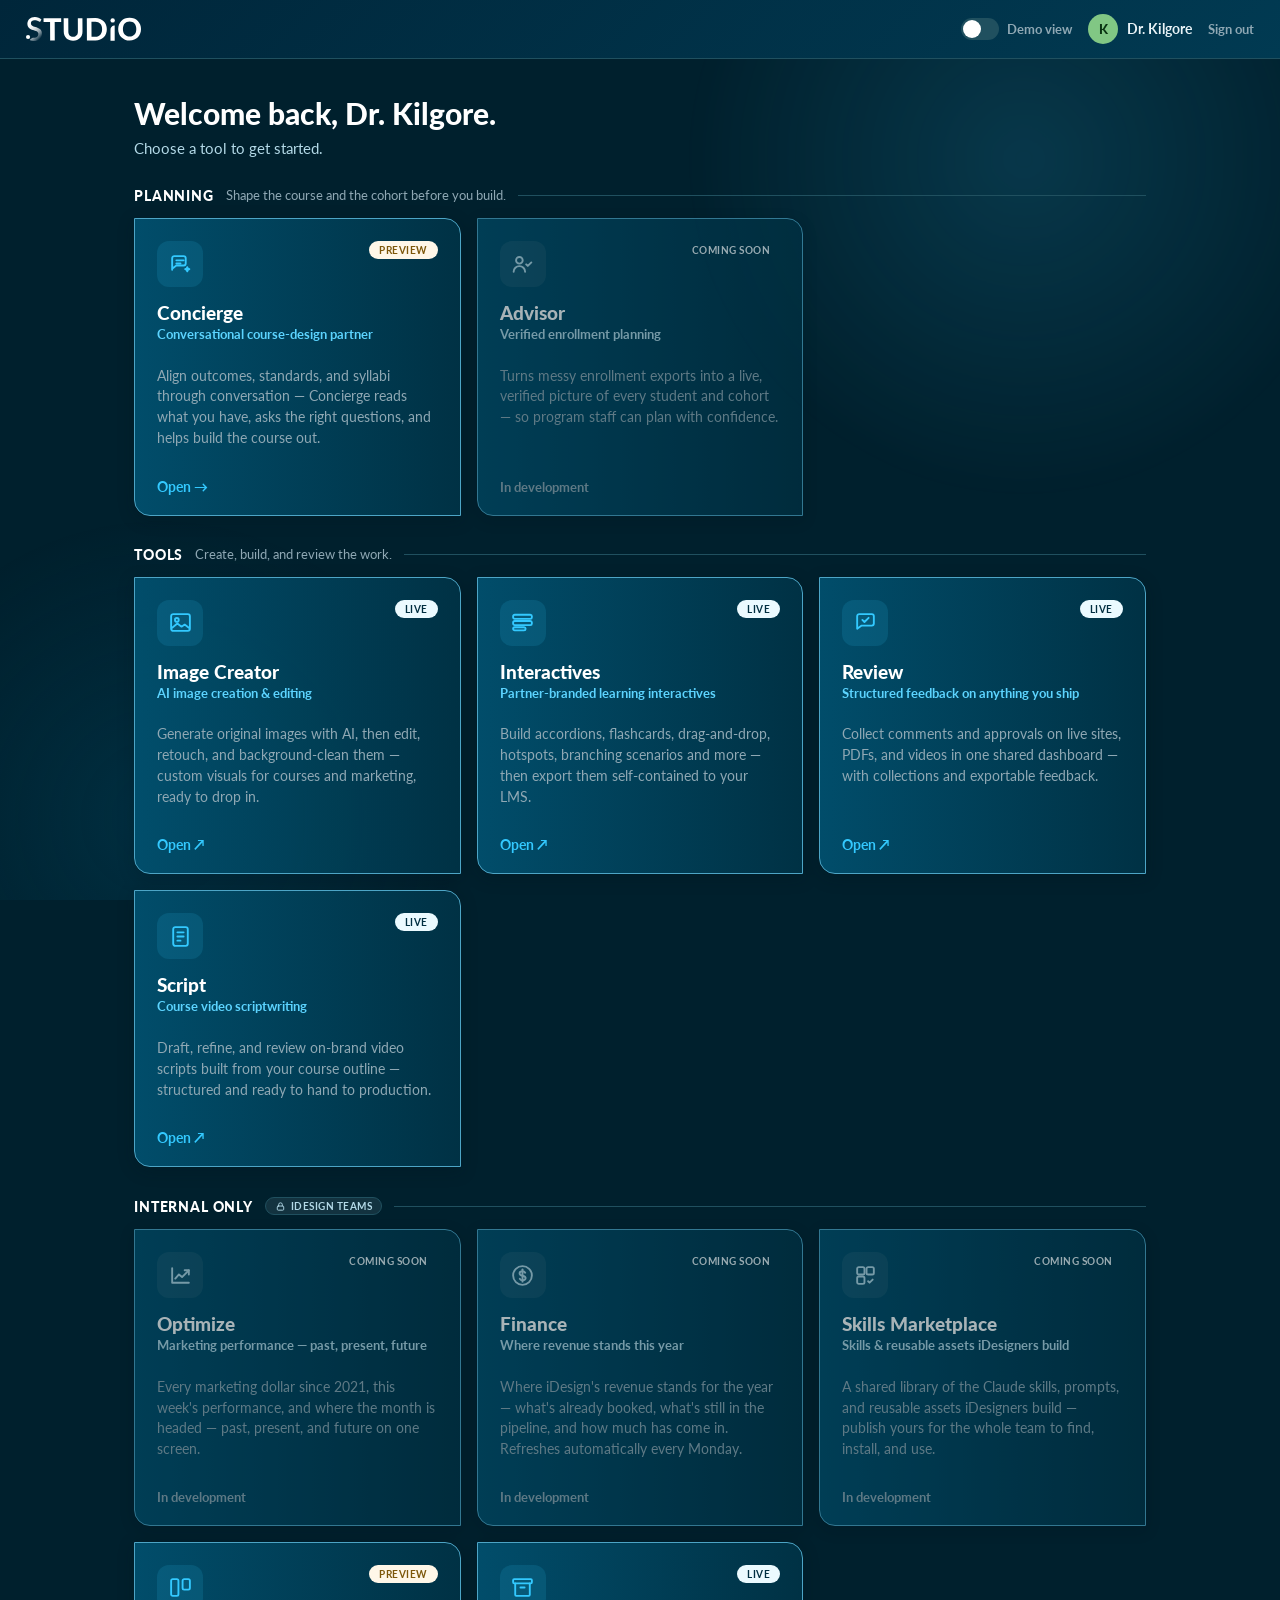
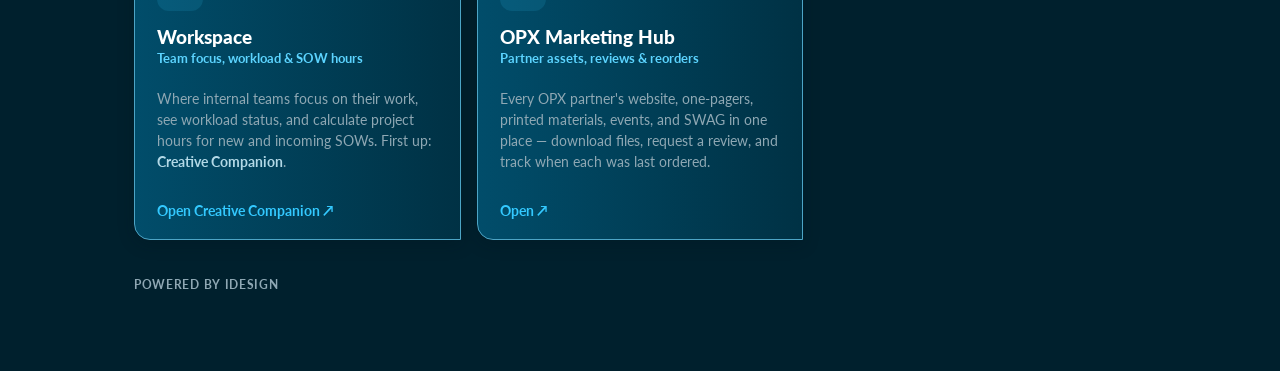
==== commit 4dfbf0f2: "Hub: rename OPX Inventory card → OPX Marketing Hub" ====
--- a/hub.html
+++ b/hub.html
@@ -225,7 +225,7 @@
           <div class="tool-ico"><svg viewBox="0 0 24 24" fill="none" stroke="currentColor" stroke-width="1.8" stroke-linecap="round" stroke-linejoin="round"><rect x="3" y="4" width="18" height="4" rx="1"/><path d="M5 8v11a1 1 0 0 0 1 1h12a1 1 0 0 0 1-1V8"/><path d="M10 12h4"/></svg></div>
           <span class="pill live">Live</span>
         </div>
-        <div class="tool-name">OPX Inventory</div>
+        <div class="tool-name">OPX Marketing Hub</div>
         <div class="tool-tag">Partner assets, reviews &amp; reorders</div>
         <p class="tool-desc">Every OPX partner's website, one-pagers, printed materials, events, and SWAG in one place — download files, request a review, and track when each was last ordered.</p>
         <span class="tool-open">Open ↗</span>
